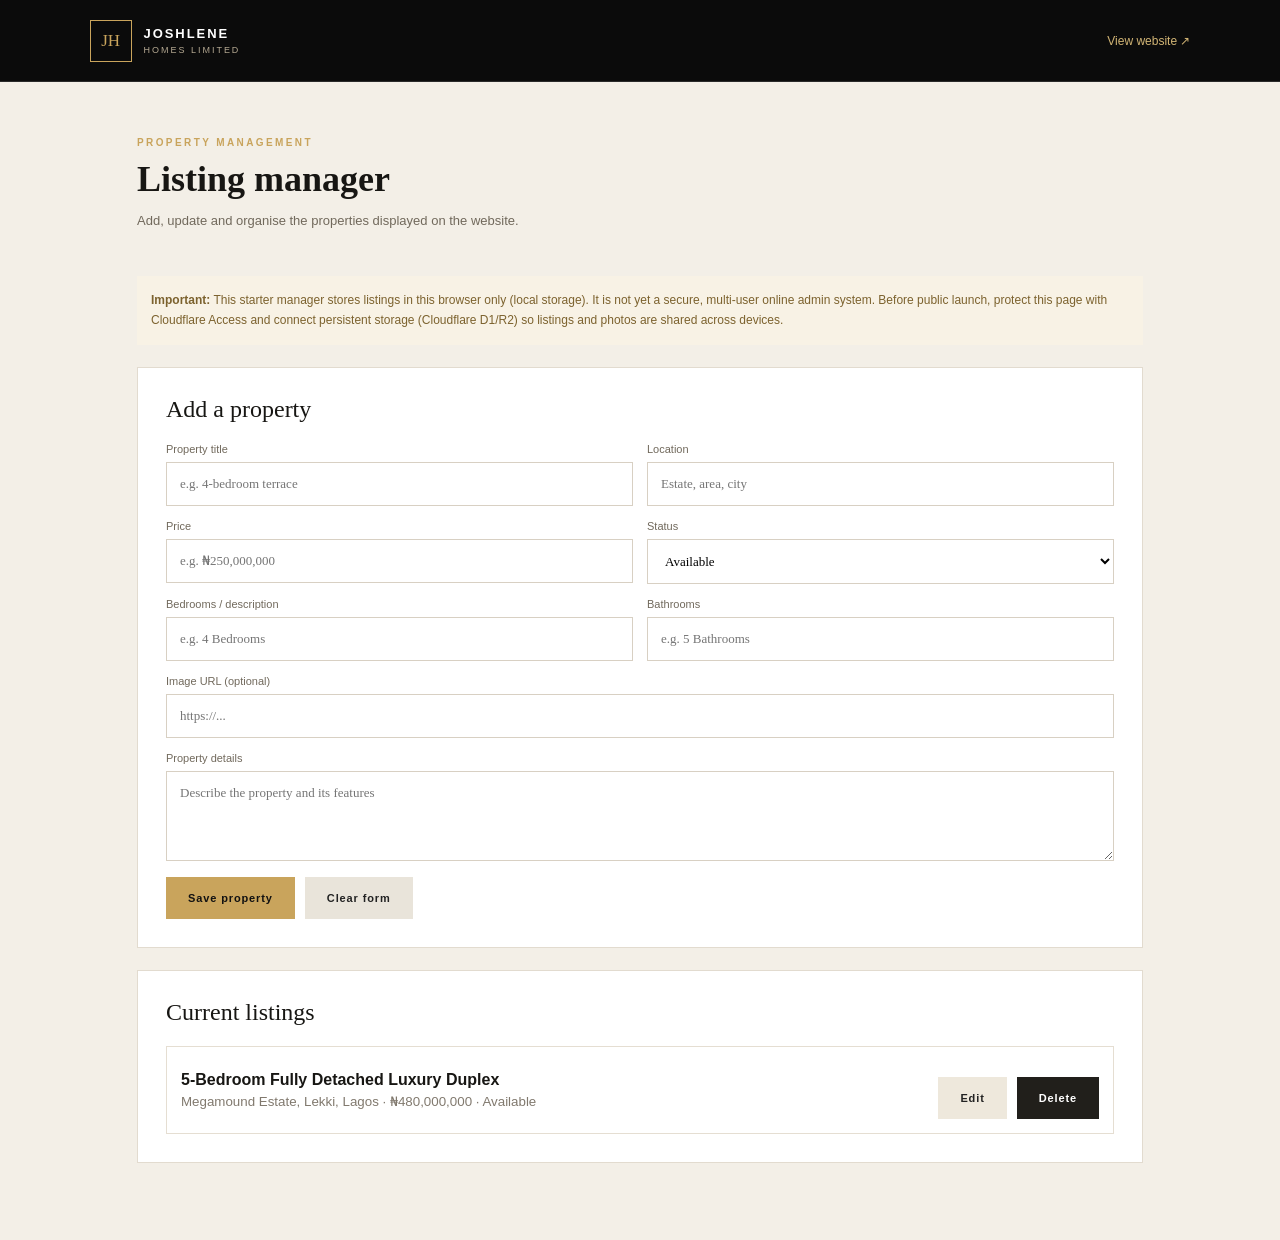
==== admin.html @ c45d3665 "Add files via upload" ====
<!doctype html><html lang="en"><head><meta charset="utf-8"><meta name="viewport" content="width=device-width,initial-scale=1"><title>Property Manager | Joshlene Homes</title><link rel="stylesheet" href="styles.css"><style>
body{background:#f3efe7}.admin-wrap{max-width:1050px;margin:0 auto;padding:55px 22px}.admin-top{display:flex;justify-content:space-between;align-items:center;gap:20px;margin-bottom:35px}.admin-top h1{font:600 36px "Playfair Display";margin:10px 0}.admin-box{background:#fff;padding:28px;margin:22px 0;border:1px solid #e2dbcf}.admin-box h2{font:24px "Playfair Display";margin-top:0}.form-grid{display:grid;grid-template-columns:1fr 1fr;gap:14px}.field{display:flex;flex-direction:column;gap:7px;font-size:11px;color:#71695c}.field input,.field select,.field textarea{padding:13px;border:1px solid #d8d0c3;background:#fff;font:13px "DM Sans";width:100%}.field textarea{min-height:90px}.wide{grid-column:1/-1}.admin-actions{display:flex;gap:10px;flex-wrap:wrap;margin-top:16px}.admin-actions button{border:0;cursor:pointer}.admin-list{display:grid;gap:10px}.admin-item{border:1px solid #e5ded2;padding:14px;display:flex;justify-content:space-between;gap:14px;align-items:center}.admin-item small{display:block;color:#81796e;margin-top:5px}.notice{font-size:12px;color:#7c622e;line-height:1.7;background:#f8f2e5;padding:14px;margin:18px 0}@media(max-width:600px){.form-grid{grid-template-columns:1fr}.wide{grid-column:auto}.admin-item{align-items:flex-start;flex-direction:column}}
</style></head><body><header class="site-header" style="position:relative"><a class="brand" href="index.html"><span class="brand-mark">JH</span><span><b>JOSHLENE</b><small>HOMES LIMITED</small></span></a><a href="index.html" style="font-size:12px;color:#d2b575">View website ↗</a></header>
<main class="admin-wrap"><div class="admin-top"><div><div class="section-kicker">PROPERTY MANAGEMENT</div><h1>Listing manager</h1><p style="color:#71695c;font-size:13px">Add, update and organise the properties displayed on the website.</p></div></div>
<div class="notice"><b>Important:</b> This starter manager stores listings in this browser only (local storage). It is not yet a secure, multi-user online admin system. Before public launch, protect this page with Cloudflare Access and connect persistent storage (Cloudflare D1/R2) so listings and photos are shared across devices.</div>
<section class="admin-box"><h2 id="form-title">Add a property</h2><form id="property-form"><input type="hidden" id="id"><div class="form-grid">
<label class="field">Property title<input id="title" required placeholder="e.g. 4-bedroom terrace"></label>
<label class="field">Location<input id="location" required placeholder="Estate, area, city"></label>
<label class="field">Price<input id="price" placeholder="e.g. ₦250,000,000"></label>
<label class="field">Status<select id="status"><option value="available">Available</option><option value="sold">Sold</option></select></label>
<label class="field">Bedrooms / description<input id="beds" placeholder="e.g. 4 Bedrooms"></label>
<label class="field">Bathrooms<input id="baths" placeholder="e.g. 5 Bathrooms"></label>
<label class="field wide">Image URL (optional)<input id="image" type="url" placeholder="https://..."></label>
<label class="field wide">Property details<textarea id="details" placeholder="Describe the property and its features"></textarea></label>
</div><div class="admin-actions"><button class="button gold" type="submit">Save property</button><button class="button" style="background:#e9e4da;color:#222" type="reset" id="clear">Clear form</button></div></form></section>
<section class="admin-box"><h2>Current listings</h2><div class="admin-list" id="admin-list"></div></section></main>
<script src="admin.js"></script></body></html>
---- styles.css ----
:root{--black:#0b0b0b;--panel:#141414;--gold:#c9a45c;--cream:#f4f0e8;--muted:#aaa49a;--line:#34312b}
*{box-sizing:border-box}html{scroll-behavior:smooth}body{margin:0;background:var(--cream);color:#171613;font-family:"DM Sans",sans-serif}a{color:inherit;text-decoration:none}.site-header{height:82px;padding:0 7vw;display:flex;align-items:center;justify-content:space-between;background:#0b0b0b;color:#fff;position:absolute;z-index:5;width:100%;border-bottom:1px solid #ffffff20}.brand{display:flex;gap:12px;align-items:center;letter-spacing:.12em}.brand-mark{width:42px;height:42px;border:1px solid var(--gold);color:var(--gold);display:grid;place-items:center;font-family:"Playfair Display";font-size:17px;letter-spacing:0}.brand b{display:block;font-size:13px}.brand small{display:block;color:#b6aa93;font-size:9px;letter-spacing:.22em;margin-top:4px}.nav{display:flex;align-items:center;gap:34px;font-size:12px;color:#e4e0d8}.nav a:hover{color:var(--gold)}.nav-cta{border:1px solid var(--gold);padding:12px 18px}.menu-toggle{display:none;background:none;border:0;color:#fff;font-size:24px}.hero{min-height:720px;height:94vh;max-height:900px;background:linear-gradient(90deg,#080909ed 0%,#080909c9 48%,#08090940 100%),linear-gradient(0deg,#090909aa,#09090922),url("https://images.unsplash.com/photo-1600607687939-ce8a6c25118c?auto=format&fit=crop&w=2000&q=85") center/cover;position:relative;color:#fff;display:flex;align-items:center;padding:130px 10vw 80px}.hero-content{max-width:690px;position:relative}.eyebrow,.section-kicker{font-size:10px;letter-spacing:.24em;color:var(--gold);font-weight:700}.hero h1{font:600 clamp(48px,6vw,82px)/1.08 "Playfair Display",serif;margin:25px 0}.hero h1 em,h2 em{color:var(--gold);font-style:normal}.hero-copy{max-width:500px;color:#d0ccc4;line-height:1.8;font-size:15px}.hero-actions{display:flex;gap:14px;margin-top:34px}.button{display:inline-flex;align-items:center;justify-content:center;padding:15px 22px;font-size:11px;letter-spacing:.08em;font-weight:700}.gold{background:var(--gold);color:#111}.gold:hover{background:#dfbd7c}.outline{border:1px solid #ffffff80;color:#fff}.hero-note{position:absolute;bottom:42px;left:10vw;display:flex;gap:18px;align-items:center;color:#c7c2b8;font-size:9px;letter-spacing:.2em}.hero-note span:first-child{font:24px "Playfair Display";color:var(--gold)}.section{padding:105px 10vw}.intro-grid{display:grid;grid-template-columns:1.05fr 1fr;gap:9%;margin-top:25px}.section h2{font:600 clamp(36px,4.2vw,56px)/1.16 "Playfair Display";margin:18px 0 0}.intro-grid p,.contact p{font-size:14px;line-height:1.9;color:#625e56}.text-link{display:inline-block;color:#80652e;font-size:12px;font-weight:700;margin-top:15px;border-bottom:1px solid var(--gold);padding-bottom:8px}.dark{background:#10100f;color:#fff}.services h2{max-width:700px;margin-bottom:55px}.service-grid{display:grid;grid-template-columns:repeat(4,1fr);gap:1px;background:#39352d;border:1px solid #39352d}.service-grid article{background:#10100f;padding:28px 24px 32px;min-height:260px;position:relative}.service-no{font-size:10px;color:var(--gold);letter-spacing:.15em}.service-icon{font:34px "Playfair Display";color:var(--gold);margin:28px 0 15px}.service-grid h3{font:500 20px "Playfair Display";margin:0 0 12px}.service-grid p{color:#aaa49a;font-size:12px;line-height:1.8}.properties{background:#f4f0e8}.properties-head{display:flex;justify-content:space-between;gap:30px;align-items:end}.properties-head>p{max-width:350px;color:#777166;font-size:13px;line-height:1.8}.tabs{display:flex;gap:24px;border-bottom:1px solid #d6d0c4;margin:45px 0 28px}.tab{background:none;border:0;padding:0 0 14px;color:#80796d;font:600 12px "DM Sans";cursor:pointer}.tab.active{color:#171613;border-bottom:2px solid var(--gold)}.property-grid{display:grid;grid-template-columns:repeat(3,1fr);gap:22px}.property-card{background:#fff}.property-image{height:225px;background:linear-gradient(135deg,#35332d,#8d8067);position:relative;overflow:hidden}.property-image:after{content:"";position:absolute;inset:0;background:linear-gradient(0deg,#0007,transparent 60%)}.property-image img{width:100%;height:100%;object-fit:cover}.property-tag{position:absolute;z-index:1;top:16px;left:16px;background:var(--gold);padding:7px 10px;font-size:9px;letter-spacing:.12em;text-transform:uppercase}.property-body{padding:22px}.property-body h3{font:500 22px "Playfair Display";margin:0 0 9px}.property-location{font-size:11px;color:#817a6e}.property-price{font-size:16px;font-weight:700;margin:18px 0;color:#80652e}.property-meta{border-top:1px solid #eee8dd;padding-top:14px;color:#777166;font-size:10px;display:flex;gap:15px;flex-wrap:wrap}.property-body .text-link{margin-top:17px}.empty-state{color:#777166;font-size:13px;padding:30px 0}.statement{background:linear-gradient(90deg,#080909ed,#08090999),url("https://images.unsplash.com/photo-1600607687920-4e2a09cf159d?auto=format&fit=crop&w=1800&q=80") center/cover;color:#fff;padding:100px 10vw}.statement-inner{max-width:650px}.statement h2{font:600 clamp(40px,5vw,65px)/1.12 "Playfair Display";margin:24px 0}.statement-inner>p:last-child{color:#c6c0b5;font-size:14px;line-height:1.8;max-width:430px}.contact{display:grid;grid-template-columns:1fr .8fr;gap:10%;align-items:center}.contact-panel{background:#111;padding:36px;color:#fff;display:flex;flex-direction:column;gap:17px}.contact-label{color:var(--gold)!important;font-size:10px!important;letter-spacing:.2em;font-weight:700}.contact-panel>a:not(.button){font:22px "Playfair Display";border-bottom:1px solid #38352e;padding-bottom:14px}footer{background:#080808;color:#aaa;padding:30px 7vw;display:flex;align-items:center;justify-content:space-between;font-size:10px}footer .brand{color:#fff}footer p{margin:0}footer>a:last-child{color:var(--gold)}@media(max-width:850px){.site-header{padding:0 6vw}.menu-toggle{display:block}.nav{display:none;position:absolute;top:81px;left:0;right:0;background:#0b0b0b;padding:25px 6vw;flex-direction:column;align-items:flex-start;gap:22px}.nav.open{display:flex}.hero{min-height:680px;padding-left:7vw;padding-right:7vw}.hero-note{left:7vw}.section{padding:78px 7vw}.intro-grid,.contact{grid-template-columns:1fr;gap:28px}.service-grid{grid-template-columns:repeat(2,1fr)}.properties-head{display:block}.property-grid{grid-template-columns:repeat(2,1fr)}.contact-panel{margin-top:10px}}@media(max-width:560px){.hero h1{font-size:48px}.hero-actions{flex-direction:column;align-items:flex-start}.service-grid,.property-grid{grid-template-columns:1fr}.property-image{height:235px}.section{padding:65px 6vw}.services h2{margin-bottom:35px}.contact-panel{padding:26px}.contact-panel>a:not(.button){font-size:18px}footer{padding:25px 6vw;gap:15px;flex-wrap:wrap}footer p{order:3;width:100%}}
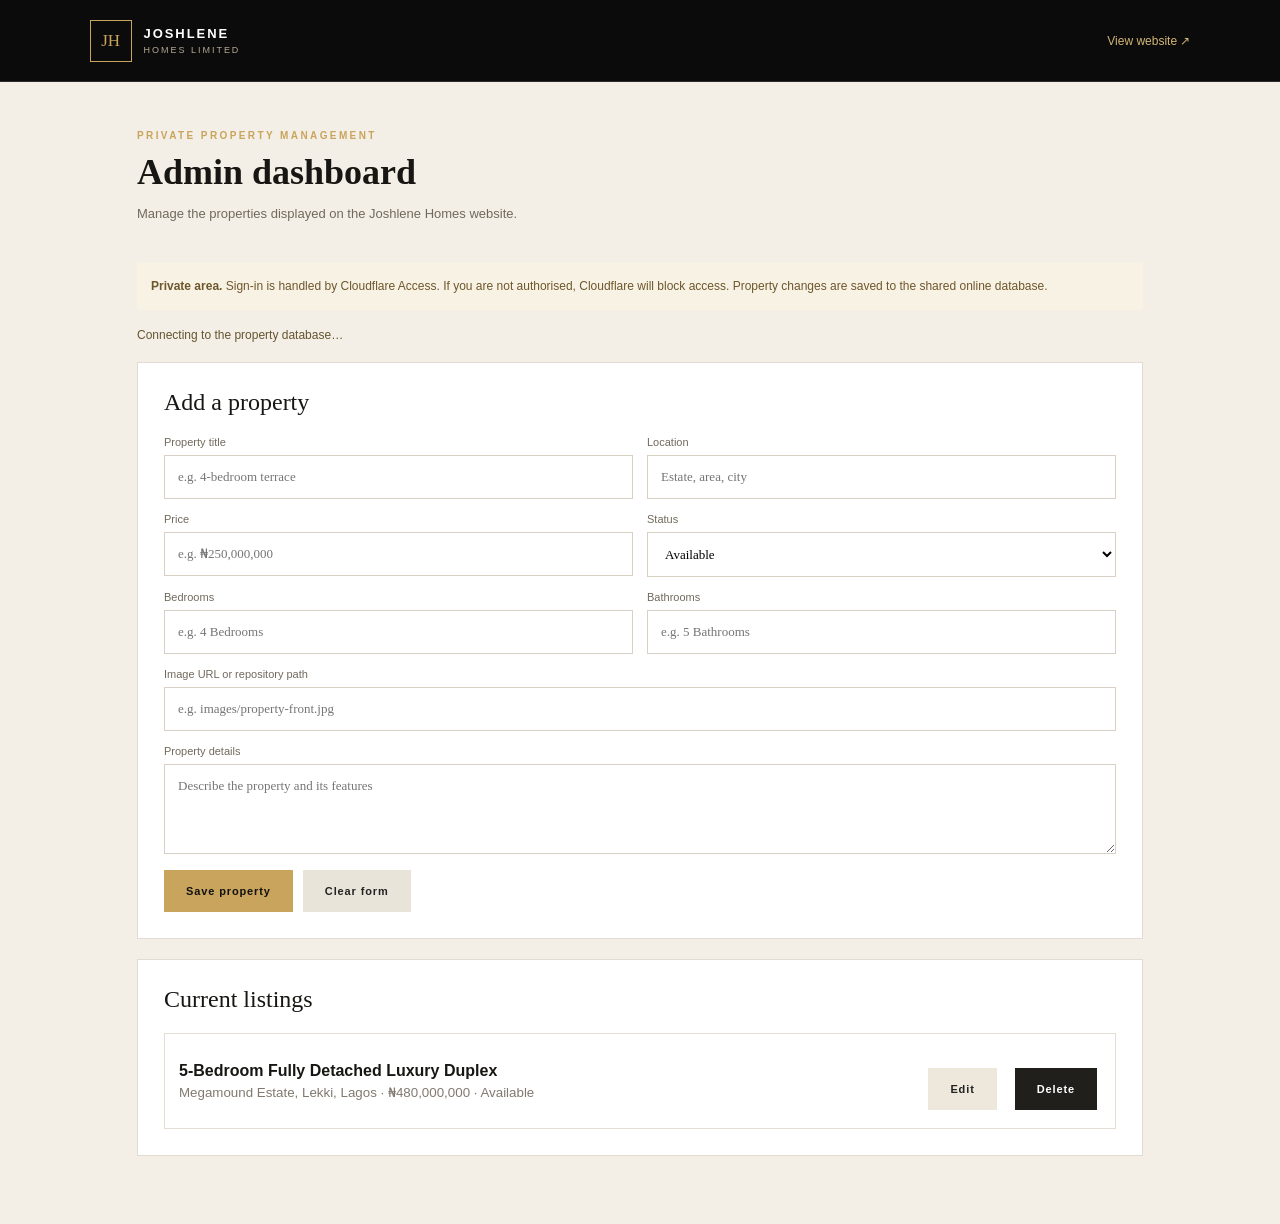
==== commit 18010627: "Connect Phase 2 admin to shared D1 property API" ====
--- a/admin.html
+++ b/admin.html
@@ -1,17 +1,20 @@
-<!doctype html><html lang="en"><head><meta charset="utf-8"><meta name="viewport" content="width=device-width,initial-scale=1"><title>Property Manager | Joshlene Homes</title><link rel="stylesheet" href="styles.css"><style>
-body{background:#f3efe7}.admin-wrap{max-width:1050px;margin:0 auto;padding:55px 22px}.admin-top{display:flex;justify-content:space-between;align-items:center;gap:20px;margin-bottom:35px}.admin-top h1{font:600 36px "Playfair Display";margin:10px 0}.admin-box{background:#fff;padding:28px;margin:22px 0;border:1px solid #e2dbcf}.admin-box h2{font:24px "Playfair Display";margin-top:0}.form-grid{display:grid;grid-template-columns:1fr 1fr;gap:14px}.field{display:flex;flex-direction:column;gap:7px;font-size:11px;color:#71695c}.field input,.field select,.field textarea{padding:13px;border:1px solid #d8d0c3;background:#fff;font:13px "DM Sans";width:100%}.field textarea{min-height:90px}.wide{grid-column:1/-1}.admin-actions{display:flex;gap:10px;flex-wrap:wrap;margin-top:16px}.admin-actions button{border:0;cursor:pointer}.admin-list{display:grid;gap:10px}.admin-item{border:1px solid #e5ded2;padding:14px;display:flex;justify-content:space-between;gap:14px;align-items:center}.admin-item small{display:block;color:#81796e;margin-top:5px}.notice{font-size:12px;color:#7c622e;line-height:1.7;background:#f8f2e5;padding:14px;margin:18px 0}@media(max-width:600px){.form-grid{grid-template-columns:1fr}.wide{grid-column:auto}.admin-item{align-items:flex-start;flex-direction:column}}
-</style></head><body><header class="site-header" style="position:relative"><a class="brand" href="index.html"><span class="brand-mark">JH</span><span><b>JOSHLENE</b><small>HOMES LIMITED</small></span></a><a href="index.html" style="font-size:12px;color:#d2b575">View website ↗</a></header>
-<main class="admin-wrap"><div class="admin-top"><div><div class="section-kicker">PROPERTY MANAGEMENT</div><h1>Listing manager</h1><p style="color:#71695c;font-size:13px">Add, update and organise the properties displayed on the website.</p></div></div>
-<div class="notice"><b>Important:</b> This starter manager stores listings in this browser only (local storage). It is not yet a secure, multi-user online admin system. Before public launch, protect this page with Cloudflare Access and connect persistent storage (Cloudflare D1/R2) so listings and photos are shared across devices.</div>
+<!doctype html>
+<html lang="en"><head><meta charset="utf-8"><meta name="viewport" content="width=device-width,initial-scale=1"><title>Admin | Joshlene Homes Limited</title><link rel="stylesheet" href="styles.css"><style>
+body{background:#f3efe7}.admin-wrap{max-width:1050px;margin:0 auto;padding:48px 22px}.admin-top{display:flex;justify-content:space-between;align-items:center;gap:20px;margin-bottom:28px}.admin-top h1{font:600 36px "Playfair Display";margin:10px 0}.admin-box{background:#fff;padding:26px;margin:20px 0;border:1px solid #e2dbcf}.admin-box h2{font:24px "Playfair Display";margin-top:0}.form-grid{display:grid;grid-template-columns:1fr 1fr;gap:14px}.field{display:flex;flex-direction:column;gap:7px;font-size:11px;color:#71695c}.field input,.field select,.field textarea{padding:13px;border:1px solid #d8d0c3;background:#fff;font:13px "DM Sans";width:100%}.field textarea{min-height:90px}.wide{grid-column:1/-1}.admin-actions{display:flex;gap:10px;flex-wrap:wrap;margin-top:16px}.admin-actions button{border:0;cursor:pointer}.admin-list{display:grid;gap:10px}.admin-item{border:1px solid #e5ded2;padding:14px;display:flex;justify-content:space-between;gap:14px;align-items:center}.admin-item small{display:block;color:#81796e;margin-top:5px}.notice{font-size:12px;color:#6d572b;line-height:1.7;background:#f8f2e5;padding:14px;margin:18px 0}.status{font-size:12px;margin:12px 0;color:#65552f}.admin-item button{margin:4px}@media(max-width:600px){.form-grid{grid-template-columns:1fr}.wide{grid-column:auto}.admin-item{align-items:flex-start;flex-direction:column}}
+</style></head><body>
+<header class="site-header" style="position:relative"><a class="brand" href="index.html"><span class="brand-mark">JH</span><span><b>JOSHLENE</b><small>HOMES LIMITED</small></span></a><a href="index.html" style="font-size:12px;color:#d2b575">View website ↗</a></header>
+<main class="admin-wrap"><div class="admin-top"><div><div class="section-kicker">PRIVATE PROPERTY MANAGEMENT</div><h1>Admin dashboard</h1><p style="color:#71695c;font-size:13px">Manage the properties displayed on the Joshlene Homes website.</p></div></div>
+<div class="notice"><b>Private area.</b> Sign-in is handled by Cloudflare Access. If you are not authorised, Cloudflare will block access. Property changes are saved to the shared online database.</div>
+<p id="status" class="status" role="status">Connecting to the property database…</p>
 <section class="admin-box"><h2 id="form-title">Add a property</h2><form id="property-form"><input type="hidden" id="id"><div class="form-grid">
-<label class="field">Property title<input id="title" required placeholder="e.g. 4-bedroom terrace"></label>
-<label class="field">Location<input id="location" required placeholder="Estate, area, city"></label>
-<label class="field">Price<input id="price" placeholder="e.g. ₦250,000,000"></label>
-<label class="field">Status<select id="status"><option value="available">Available</option><option value="sold">Sold</option></select></label>
-<label class="field">Bedrooms / description<input id="beds" placeholder="e.g. 4 Bedrooms"></label>
-<label class="field">Bathrooms<input id="baths" placeholder="e.g. 5 Bathrooms"></label>
-<label class="field wide">Image URL (optional)<input id="image" type="url" placeholder="https://..."></label>
-<label class="field wide">Property details<textarea id="details" placeholder="Describe the property and its features"></textarea></label>
+<label class="field">Property title<input id="title" required maxlength="180" placeholder="e.g. 4-bedroom terrace"></label>
+<label class="field">Location<input id="location" required maxlength="220" placeholder="Estate, area, city"></label>
+<label class="field">Price<input id="price" maxlength="80" placeholder="e.g. ₦250,000,000"></label>
+<label class="field">Status<select id="status-field"><option value="available">Available</option><option value="sold">Sold</option></select></label>
+<label class="field">Bedrooms<input id="beds" maxlength="80" placeholder="e.g. 4 Bedrooms"></label>
+<label class="field">Bathrooms<input id="baths" maxlength="80" placeholder="e.g. 5 Bathrooms"></label>
+<label class="field wide">Image URL or repository path<input id="image" maxlength="1000" placeholder="e.g. images/property-front.jpg"></label>
+<label class="field wide">Property details<textarea id="details" maxlength="3000" placeholder="Describe the property and its features"></textarea></label>
 </div><div class="admin-actions"><button class="button gold" type="submit">Save property</button><button class="button" style="background:#e9e4da;color:#222" type="reset" id="clear">Clear form</button></div></form></section>
 <section class="admin-box"><h2>Current listings</h2><div class="admin-list" id="admin-list"></div></section></main>
 <script src="admin.js"></script></body></html>
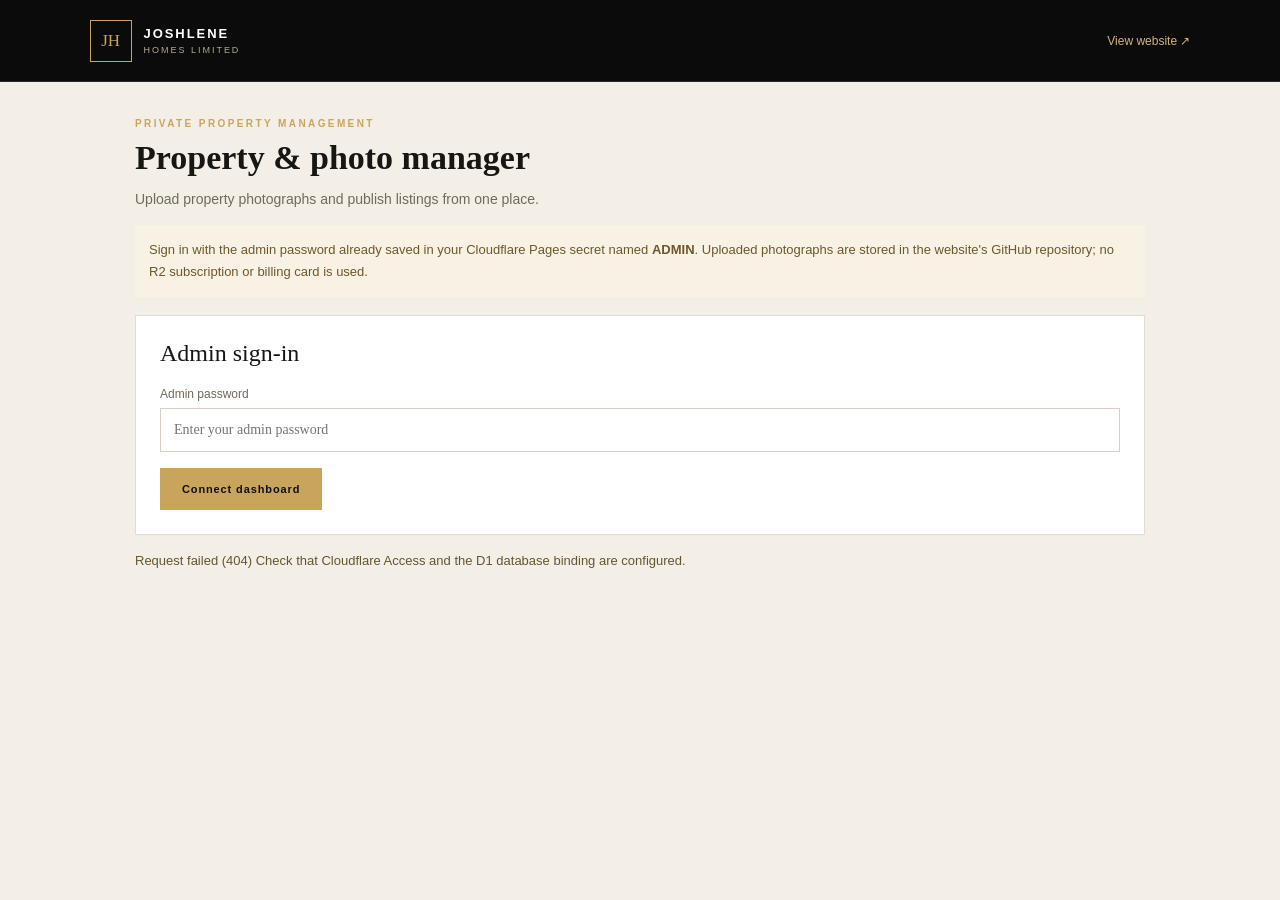
==== commit e1faeb18: "Add simple property photo upload dashboard" ====
--- a/admin.html
+++ b/admin.html
@@ -1,11 +1,12 @@
 <!doctype html>
 <html lang="en"><head><meta charset="utf-8"><meta name="viewport" content="width=device-width,initial-scale=1"><title>Admin | Joshlene Homes Limited</title><link rel="stylesheet" href="styles.css"><style>
-body{background:#f3efe7}.admin-wrap{max-width:1050px;margin:0 auto;padding:48px 22px}.admin-top{display:flex;justify-content:space-between;align-items:center;gap:20px;margin-bottom:28px}.admin-top h1{font:600 36px "Playfair Display";margin:10px 0}.admin-box{background:#fff;padding:26px;margin:20px 0;border:1px solid #e2dbcf}.admin-box h2{font:24px "Playfair Display";margin-top:0}.form-grid{display:grid;grid-template-columns:1fr 1fr;gap:14px}.field{display:flex;flex-direction:column;gap:7px;font-size:11px;color:#71695c}.field input,.field select,.field textarea{padding:13px;border:1px solid #d8d0c3;background:#fff;font:13px "DM Sans";width:100%}.field textarea{min-height:90px}.wide{grid-column:1/-1}.admin-actions{display:flex;gap:10px;flex-wrap:wrap;margin-top:16px}.admin-actions button{border:0;cursor:pointer}.admin-list{display:grid;gap:10px}.admin-item{border:1px solid #e5ded2;padding:14px;display:flex;justify-content:space-between;gap:14px;align-items:center}.admin-item small{display:block;color:#81796e;margin-top:5px}.notice{font-size:12px;color:#6d572b;line-height:1.7;background:#f8f2e5;padding:14px;margin:18px 0}.status{font-size:12px;margin:12px 0;color:#65552f}.admin-item button{margin:4px}@media(max-width:600px){.form-grid{grid-template-columns:1fr}.wide{grid-column:auto}.admin-item{align-items:flex-start;flex-direction:column}}
+body{background:#f3efe7}.admin-wrap{max-width:1050px;margin:0 auto;padding:36px 20px}.admin-top h1{font:600 34px "Playfair Display";margin:10px 0}.admin-box{background:#fff;padding:24px;margin:18px 0;border:1px solid #e2dbcf}.admin-box h2{font:24px "Playfair Display";margin-top:0}.form-grid{display:grid;grid-template-columns:1fr 1fr;gap:14px}.field{display:flex;flex-direction:column;gap:7px;font-size:12px;color:#71695c}.field input,.field select,.field textarea{padding:13px;border:1px solid #d8d0c3;background:#fff;font:14px "DM Sans";width:100%;box-sizing:border-box}.field textarea{min-height:90px}.wide{grid-column:1/-1}.actions{display:flex;gap:10px;flex-wrap:wrap;margin-top:16px}.actions button{border:0;cursor:pointer}.list{display:grid;gap:10px}.item{border:1px solid #e5ded2;padding:14px;display:flex;justify-content:space-between;gap:14px;align-items:center}.item small{display:block;color:#81796e;margin-top:5px}.notice{font-size:13px;color:#6d572b;line-height:1.7;background:#f8f2e5;padding:14px;margin:18px 0}.status{font-size:13px;margin:12px 0;color:#65552f;white-space:pre-wrap}.photo-preview{width:100%;max-width:240px;max-height:160px;object-fit:cover;margin-top:10px}.hidden{display:none!important}@media(max-width:600px){.form-grid{grid-template-columns:1fr}.wide{grid-column:auto}.item{align-items:flex-start;flex-direction:column}}
 </style></head><body>
 <header class="site-header" style="position:relative"><a class="brand" href="index.html"><span class="brand-mark">JH</span><span><b>JOSHLENE</b><small>HOMES LIMITED</small></span></a><a href="index.html" style="font-size:12px;color:#d2b575">View website ↗</a></header>
-<main class="admin-wrap"><div class="admin-top"><div><div class="section-kicker">PRIVATE PROPERTY MANAGEMENT</div><h1>Admin dashboard</h1><p style="color:#71695c;font-size:13px">Manage the properties displayed on the Joshlene Homes website.</p></div></div>
-<div class="notice"><b>Private area.</b> Sign-in is handled by Cloudflare Access. If you are not authorised, Cloudflare will block access. Property changes are saved to the shared online database.</div>
-<p id="status" class="status" role="status">Connecting to the property database…</p>
+<main class="admin-wrap"><div class="admin-top"><div class="section-kicker">PRIVATE PROPERTY MANAGEMENT</div><h1>Property & photo manager</h1><p style="color:#71695c;font-size:14px">Upload property photographs and publish listings from one place.</p></div>
+<div class="notice">Sign in with the admin password already saved in your Cloudflare Pages secret named <b>ADMIN</b>. Uploaded photographs are stored in the website's GitHub repository; no R2 subscription or billing card is used.</div>
+<section class="admin-box"><h2>Admin sign-in</h2><label class="field">Admin password<input id="admin-password" type="password" autocomplete="current-password" placeholder="Enter your admin password"></label><div class="actions"><button class="button gold" id="connect">Connect dashboard</button></div></section>
+<section id="manager" class="hidden">
 <section class="admin-box"><h2 id="form-title">Add a property</h2><form id="property-form"><input type="hidden" id="id"><div class="form-grid">
 <label class="field">Property title<input id="title" required maxlength="180" placeholder="e.g. 4-bedroom terrace"></label>
 <label class="field">Location<input id="location" required maxlength="220" placeholder="Estate, area, city"></label>
@@ -13,8 +14,10 @@
 <label class="field">Status<select id="status-field"><option value="available">Available</option><option value="sold">Sold</option></select></label>
 <label class="field">Bedrooms<input id="beds" maxlength="80" placeholder="e.g. 4 Bedrooms"></label>
 <label class="field">Bathrooms<input id="baths" maxlength="80" placeholder="e.g. 5 Bathrooms"></label>
-<label class="field wide">Image URL or repository path<input id="image" maxlength="1000" placeholder="e.g. images/property-front.jpg"></label>
+<label class="field wide">Property photograph<input id="photo-file" type="file" accept="image/jpeg,image/png,image/webp" ><small>Choose a JPG, PNG or WebP image (maximum 8 MB). Upload it, then save the property.</small><img id="photo-preview" class="photo-preview hidden" alt="Selected property photograph"></label>
+<input id="image" type="hidden">
 <label class="field wide">Property details<textarea id="details" maxlength="3000" placeholder="Describe the property and its features"></textarea></label>
-</div><div class="admin-actions"><button class="button gold" type="submit">Save property</button><button class="button" style="background:#e9e4da;color:#222" type="reset" id="clear">Clear form</button></div></form></section>
-<section class="admin-box"><h2>Current listings</h2><div class="admin-list" id="admin-list"></div></section></main>
+</div><div class="actions"><button class="button" type="button" id="upload-photo" style="background:#211f1b;color:white">Upload photograph</button><button class="button gold" type="submit">Save property</button><button class="button" style="background:#e9e4da;color:#222" type="reset" id="clear">Clear form</button></div></form></section>
+<section class="admin-box"><h2>Current listings</h2><div class="list" id="admin-list"></div></section>
+</section><p id="status" class="status" role="status">Enter your admin password to connect.</p></main>
 <script src="admin.js"></script></body></html>
